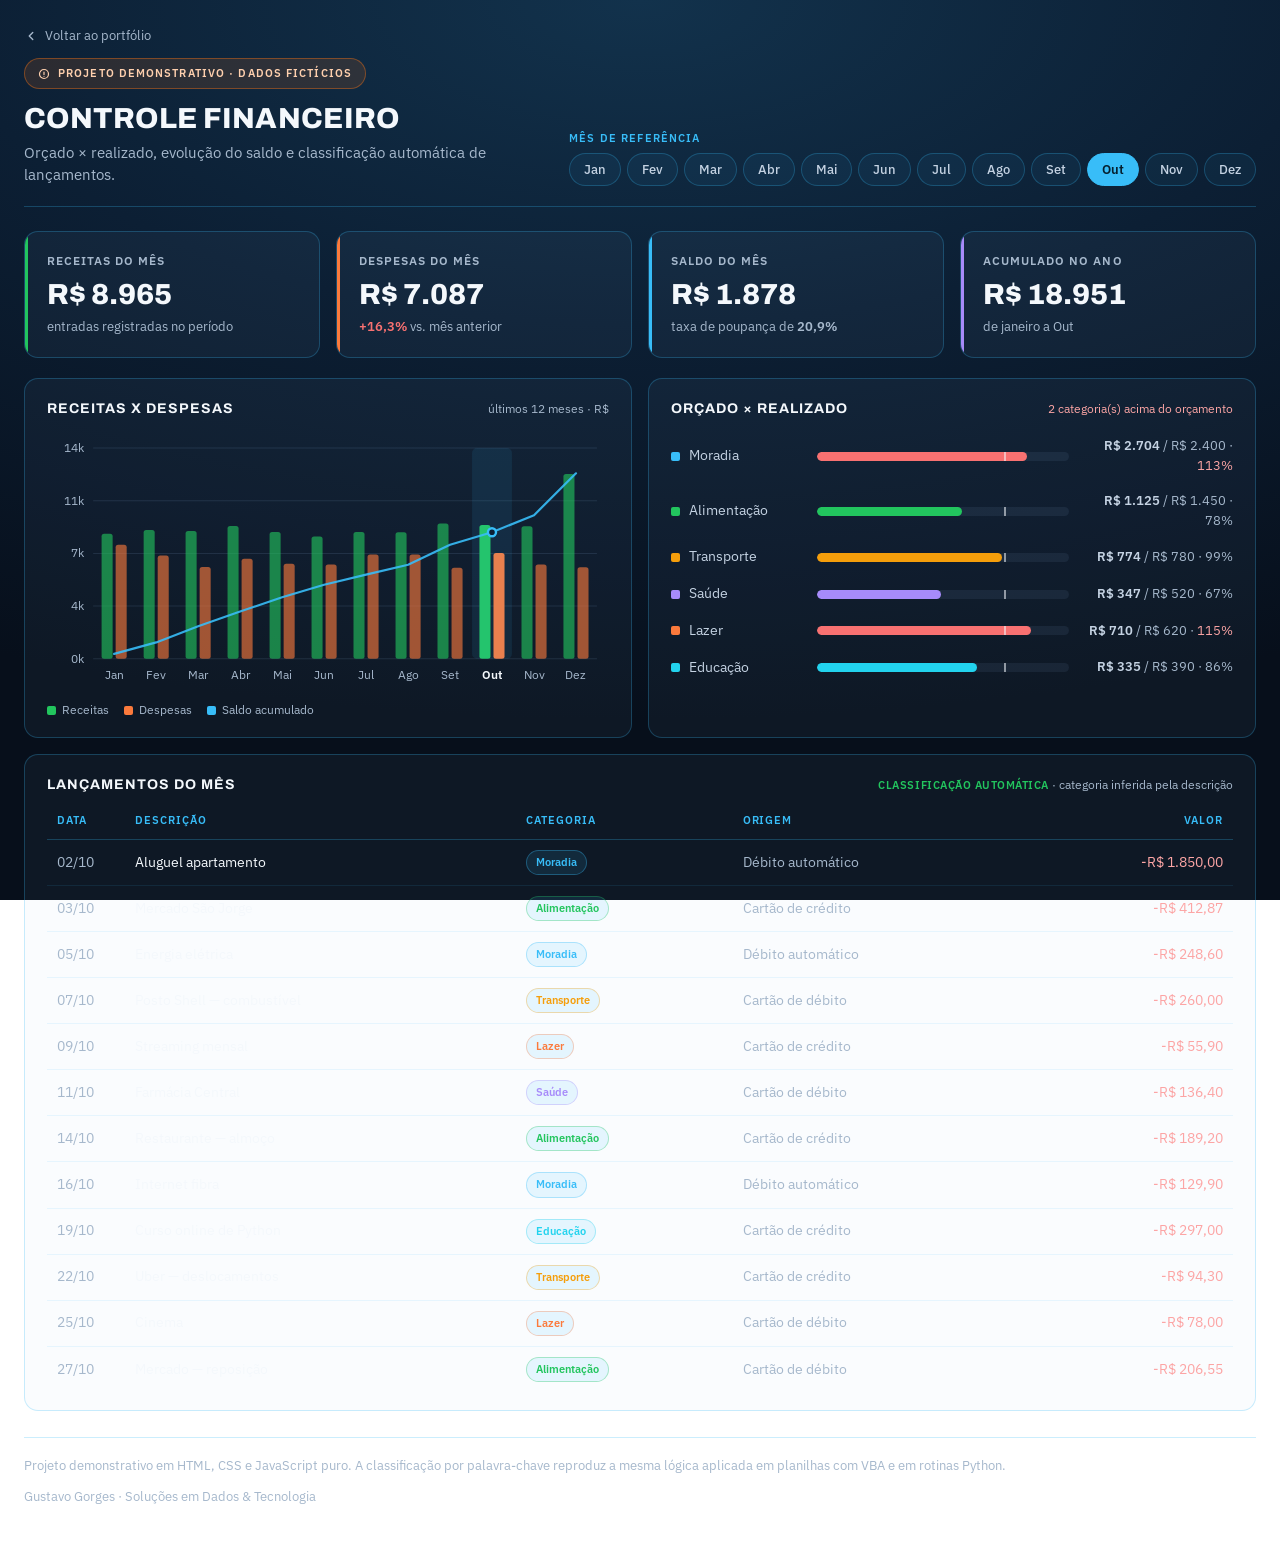
==== projetos/controle-financeiro/index.html @ ed1bac26 "Portfolio: site estatico + 4 projetos demonstrativos Site de pagina unica em HTML/CSS/JS puro, sem f" ====
<!doctype html>
<html lang="pt-BR">
<head>
<meta charset="utf-8">
<meta name="viewport" content="width=device-width, initial-scale=1">
<title>Controle Financeiro — Projeto Demonstrativo | Gustavo Gorges</title>
<meta name="description" content="Painel de controle financeiro com orçado x realizado, evolução do saldo e classificação automática de lançamentos. Projeto demonstrativo com dados fictícios.">
<link rel="preconnect" href="https://fonts.googleapis.com">
<link rel="preconnect" href="https://fonts.gstatic.com" crossorigin>
<link rel="stylesheet" href="https://fonts.googleapis.com/css2?family=Archivo:wght@600;700;800&family=IBM+Plex+Sans:wght@400;500;600&display=swap">
<style>
:root{
  --surface:rgba(148,187,233,.05); --line:rgba(56,189,248,.26); --line-hi:rgba(56,189,248,.5);
  --cyan:#38bdf8; --green:#22c55e; --amber:#f59e0b; --violet:#a78bfa; --orange:#fb7a3c; --red:#f87171;
  --text:#f4f8fc; --soft:#c4d2e2; --mute:#a6b8cc;
  --display:'Archivo','Helvetica Neue',Helvetica,Arial,sans-serif;
  --body:'IBM Plex Sans',system-ui,-apple-system,'Segoe UI',sans-serif;
}
*{box-sizing:border-box}
body{margin:0;background:radial-gradient(120% 80% at 50% 0%,#12324c 0%,#0c1f34 45%,#070f1b 100%);
  background-attachment:fixed;color:var(--text);font-family:var(--body);font-size:15px;line-height:1.55;-webkit-font-smoothing:antialiased}
h1,h2,h3{font-family:var(--display);font-weight:800;margin:0;line-height:1.15;letter-spacing:.01em}
a{color:var(--cyan);text-decoration:none}
.wrap{max-width:1320px;margin:0 auto;padding:26px 24px 48px}
.topbar{display:flex;flex-wrap:wrap;gap:18px;justify-content:space-between;align-items:flex-end;
  padding-bottom:20px;border-bottom:1px solid var(--line);margin-bottom:24px}
.topbar > div:first-child{flex:1 1 400px;min-width:0}
.back{font-size:13px;color:var(--mute);display:flex;width:fit-content;white-space:nowrap;align-items:center;gap:7px;margin-bottom:12px}
.back:hover{color:var(--cyan)}
h1{font-size:29px;text-transform:uppercase}
.sub{color:var(--mute);font-size:14.5px;margin-top:6px}
.demo-flag{display:inline-flex;align-items:center;gap:8px;font-size:11px;font-weight:600;letter-spacing:.1em;
  text-transform:uppercase;color:#ffd0ae;background:rgba(249,115,22,.13);border:1px solid rgba(249,115,22,.4);
  border-radius:100px;padding:6px 13px;margin-bottom:13px;white-space:nowrap}
.filters{display:flex;flex-direction:column;gap:7px}
.flabel{font-size:10.5px;font-weight:600;letter-spacing:.11em;text-transform:uppercase;color:var(--cyan)}
.chips{display:flex;flex-wrap:wrap;gap:6px}
.chip{font-family:var(--body);font-size:13px;font-weight:500;padding:7px 14px;border-radius:100px;cursor:pointer;
  background:rgba(56,189,248,.06);border:1px solid var(--line);color:var(--soft);transition:all .16s ease}
.chip:hover{border-color:var(--line-hi);color:var(--text)}
.chip[aria-pressed="true"]{background:var(--cyan);border-color:var(--cyan);color:#06202f;font-weight:600}

.kpis{display:grid;grid-template-columns:repeat(auto-fit,minmax(210px,1fr));gap:16px;margin-bottom:20px}
.kpi{border:1px solid var(--line);border-radius:14px;background:var(--surface);padding:20px 22px;position:relative;overflow:hidden}
.kpi::before{content:'';position:absolute;left:0;top:0;bottom:0;width:3px;background:var(--accent,var(--cyan))}
.k-label{font-size:11.5px;font-weight:600;letter-spacing:.09em;text-transform:uppercase;color:var(--mute)}
.k-val{font-family:var(--display);font-weight:800;font-size:29px;line-height:1.1;margin:9px 0 6px;font-variant-numeric:tabular-nums}
.k-note{font-size:12.7px;color:var(--mute)}
.k-note b{font-weight:600}
.pos{color:var(--green)} .neg{color:var(--red)}

.grid{display:grid;gap:16px;margin-bottom:16px}
.g-2{grid-template-columns:1fr 1fr}
.panel{border:1px solid var(--line);border-radius:14px;background:var(--surface);padding:20px 22px 18px;min-width:0}
.p-head{display:flex;flex-wrap:wrap;gap:10px;justify-content:space-between;align-items:baseline;margin-bottom:18px}
.p-head h2{font-size:14px;text-transform:uppercase;letter-spacing:.07em;font-weight:700}
.p-note{font-size:12.3px;color:var(--mute)}
svg{display:block;width:100%;overflow:visible}
.gl{stroke:rgba(148,187,233,.13);stroke-width:1}
.ax{fill:var(--mute);font-size:11.5px;font-family:var(--body)}
.legend{display:flex;flex-wrap:wrap;gap:15px;font-size:12.3px;color:var(--mute);margin-top:13px}
.legend i{width:9px;height:9px;border-radius:2px;display:inline-block;margin-right:6px;vertical-align:middle}

/* orcamento */
.budget{display:flex;flex-direction:column;gap:15px}
.brow{display:grid;grid-template-columns:132px 1fr 150px;gap:14px;align-items:center;font-size:14px}
.bname{color:var(--soft);display:flex;align-items:center;gap:9px;min-width:0}
.bname i{width:9px;height:9px;border-radius:2px;flex:0 0 auto}
.btrack{display:block;height:9px;border-radius:5px;background:rgba(148,187,233,.08);position:relative;overflow:hidden}
.bfill{display:block;height:100%;border-radius:5px}
.bmark{position:absolute;top:-3px;width:2px;height:15px;background:rgba(244,248,252,.55);border-radius:1px}
.bval{text-align:right;font-size:13px;color:var(--mute);font-variant-numeric:tabular-nums}
.bval b{color:var(--soft);font-weight:600}
.over{color:#fca5a5}

table{width:100%;border-collapse:collapse;font-size:13.8px}
th{text-align:left;font-size:10.5px;font-weight:600;letter-spacing:.09em;text-transform:uppercase;color:var(--cyan);
  padding:0 10px 11px;border-bottom:1px solid var(--line)}
th.num,td.num{text-align:right;font-variant-numeric:tabular-nums}
td{padding:10px;border-bottom:1px solid rgba(56,189,248,.1);color:var(--soft)}
tbody tr:last-child td{border-bottom:0}
tbody tr:hover td{background:rgba(56,189,248,.05)}
.badge{font-size:11px;font-weight:600;padding:3px 9px;border-radius:100px;display:inline-block;
  background:rgba(56,189,248,.11);border:1px solid rgba(56,189,248,.24);color:var(--soft)}
.auto{font-size:10.5px;color:var(--green);font-weight:600;letter-spacing:.05em}

.foot{margin-top:26px;padding-top:18px;border-top:1px solid var(--line);color:var(--mute);font-size:12.7px;
  display:flex;flex-wrap:wrap;gap:12px;justify-content:space-between}
@media (max-width:980px){ .g-2{grid-template-columns:1fr} .brow{grid-template-columns:112px 1fr;grid-template-areas:'n b' 'v v'} .bval{text-align:left} }
@media (prefers-reduced-motion:reduce){*{transition:none!important}}
</style>
</head>
<body>
<div class="wrap">

  <div class="topbar">
    <div>
      <a class="back" href="../../index.html">
        <svg width="14" height="14" viewBox="0 0 24 24" fill="none" stroke="currentColor" stroke-width="2.4" stroke-linecap="round" stroke-linejoin="round"><path d="M15 18l-6-6 6-6"/></svg>
        Voltar ao portfólio
      </a>
      <div class="demo-flag">
        <svg width="12" height="12" viewBox="0 0 24 24" fill="none" stroke="currentColor" stroke-width="2.4" stroke-linecap="round"><circle cx="12" cy="12" r="9"/><path d="M12 8v5"/><path d="M12 16.5v.01"/></svg>
        Projeto demonstrativo · dados fictícios
      </div>
      <h1>Controle Financeiro</h1>
      <div class="sub">Orçado × realizado, evolução do saldo e classificação automática de lançamentos.</div>
    </div>
    <div class="filters">
      <span class="flabel">Mês de referência</span>
      <div class="chips" id="f-mes"></div>
    </div>
  </div>

  <div class="kpis" id="kpis"></div>

  <div class="grid g-2">
    <div class="panel">
      <div class="p-head">
        <h2>Receitas x Despesas</h2>
        <span class="p-note">últimos 12 meses · R$</span>
      </div>
      <svg id="c-barras" viewBox="0 0 560 250" role="img" aria-label="Receitas e despesas por mês"></svg>
      <div class="legend">
        <span><i style="background:#22c55e"></i>Receitas</span>
        <span><i style="background:#fb7a3c"></i>Despesas</span>
        <span><i style="background:#38bdf8"></i>Saldo acumulado</span>
      </div>
    </div>
    <div class="panel">
      <div class="p-head">
        <h2>Orçado × realizado</h2>
        <span class="p-note" id="note-orc"></span>
      </div>
      <div class="budget" id="budget"></div>
    </div>
  </div>

  <div class="panel">
    <div class="p-head">
      <h2>Lançamentos do mês</h2>
      <span class="p-note"><span class="auto">CLASSIFICAÇÃO AUTOMÁTICA</span> · categoria inferida pela descrição</span>
    </div>
    <table>
      <thead>
        <tr><th style="width:78px">Data</th><th>Descrição</th><th>Categoria</th><th>Origem</th><th class="num">Valor</th></tr>
      </thead>
      <tbody id="tbody"></tbody>
    </table>
  </div>

  <div class="foot">
    <span>Projeto demonstrativo em HTML, CSS e JavaScript puro. A classificação por palavra-chave reproduz a mesma lógica aplicada em planilhas com VBA e em rotinas Python.</span>
    <span>Gustavo Gorges · Soluções em Dados &amp; Tecnologia</span>
  </div>
</div>

<script>
(function () {
  'use strict';

  var MESES = ['Jan','Fev','Mar','Abr','Mai','Jun','Jul','Ago','Set','Out','Nov','Dez'];
  var CATS = [
    { nome:'Moradia',      cor:'#38bdf8', orc:2400 },
    { nome:'Alimentação',  cor:'#22c55e', orc:1450 },
    { nome:'Transporte',   cor:'#f59e0b', orc: 780 },
    { nome:'Saúde',        cor:'#a78bfa', orc: 520 },
    { nome:'Lazer',        cor:'#fb7a3c', orc: 620 },
    { nome:'Educação',     cor:'#22d3ee', orc: 390 }
  ];
  // palavras-chave -> categoria (mesma lógica de um classificador em VBA/Python)
  var REGRAS = [
    { chave:['aluguel','condominio','energia','agua','internet'], cat:'Moradia' },
    { chave:['mercado','padaria','restaurante','ifood','feira'],  cat:'Alimentação' },
    { chave:['posto','uber','onibus','estacionamento'],           cat:'Transporte' },
    { chave:['farmacia','consulta','plano de saude','exame'],     cat:'Saúde' },
    { chave:['cinema','streaming','bar','viagem'],                cat:'Lazer' },
    { chave:['curso','livraria','mensalidade'],                   cat:'Educação' }
  ];
  var LANC = [
    { d: 2, desc:'Aluguel apartamento',        origem:'Débito automático', v:-1850.00 },
    { d: 3, desc:'Mercado São Jorge',          origem:'Cartão de crédito',  v: -412.87 },
    { d: 5, desc:'Energia elétrica',           origem:'Débito automático', v: -248.60 },
    { d: 7, desc:'Posto Shell — combustível',  origem:'Cartão de débito',   v: -260.00 },
    { d: 9, desc:'Streaming mensal',           origem:'Cartão de crédito',  v:  -55.90 },
    { d:11, desc:'Farmácia Central',           origem:'Cartão de débito',   v: -136.40 },
    { d:14, desc:'Restaurante — almoço',       origem:'Cartão de crédito',  v: -189.20 },
    { d:16, desc:'Internet fibra',             origem:'Débito automático', v: -129.90 },
    { d:19, desc:'Curso online de Python',     origem:'Cartão de crédito',  v: -297.00 },
    { d:22, desc:'Uber — deslocamentos',       origem:'Cartão de crédito',  v:  -94.30 },
    { d:25, desc:'Cinema',                     origem:'Cartão de débito',   v:  -78.00 },
    { d:27, desc:'Mercado — reposição',        origem:'Cartão de débito',   v: -206.55 }
  ];

  function classifica(desc) {
    var d = desc.toLowerCase()
      .normalize('NFD').replace(/[̀-ͯ]/g, '');
    for (var i = 0; i < REGRAS.length; i++) {
      for (var j = 0; j < REGRAS[i].chave.length; j++) {
        if (d.indexOf(REGRAS[i].chave[j]) !== -1) return REGRAS[i].cat;
      }
    }
    return 'Outros';
  }
  function corDe(cat) {
    var f = CATS.filter(function (c) { return c.nome === cat; })[0];
    return f ? f.cor : '#94a3b8';
  }
  function rng(seed) {
    var s = seed >>> 0;
    return function () { s = (s * 1664525 + 1013904223) >>> 0; return s / 4294967296; };
  }
  function brl(v) {
    return (v < 0 ? '-' : '') + 'R$ ' + Math.abs(v).toLocaleString('pt-BR', { minimumFractionDigits: 2, maximumFractionDigits: 2 });
  }
  function brl0(v) {
    return 'R$ ' + Math.round(Math.abs(v)).toLocaleString('pt-BR');
  }

  var estado = { mes: 9 }; // Out (índice 9)

  // série anual determinística
  var r0 = rng(20250101);
  var SERIE = MESES.map(function (_, i) {
    var rec = 8200 + Math.round(r0() * 900) + (i === 11 ? 4100 : 0);   // 13o em dezembro
    var desp = 5900 + Math.round(r0() * 1250) + (i === 0 ? 900 : 0);   // IPTU/matrícula em janeiro
    return { rec: rec, desp: desp };
  });

  function renderKpis() {
    var m = SERIE[estado.mes];
    var saldo = m.rec - m.desp;
    var taxa = saldo / m.rec * 100;
    var acum = SERIE.slice(0, estado.mes + 1).reduce(function (a, x) { return a + x.rec - x.desp; }, 0);
    var mAnt = SERIE[estado.mes - 1] || m;
    var varDesp = (m.desp / mAnt.desp - 1) * 100;

    var itens = [
      { l:'Receitas do mês', v:brl0(m.rec), cor:'#22c55e',
        n:'entradas registradas no período' },
      { l:'Despesas do mês', v:brl0(m.desp), cor:'#fb7a3c',
        n:'<b class="' + (varDesp <= 0 ? 'pos' : 'neg') + '">' + (varDesp > 0 ? '+' : '') +
          varDesp.toFixed(1).replace('.', ',') + '%</b> vs. mês anterior' },
      { l:'Saldo do mês', v:brl0(saldo), cor:'#38bdf8',
        n:'taxa de poupança de <b>' + taxa.toFixed(1).replace('.', ',') + '%</b>' },
      { l:'Acumulado no ano', v:brl0(acum), cor:'#a78bfa',
        n:'de janeiro a ' + MESES[estado.mes] }
    ];
    document.getElementById('kpis').innerHTML = itens.map(function (k) {
      return '<div class="kpi" style="--accent:' + k.cor + '">' +
        '<div class="k-label">' + k.l + '</div>' +
        '<div class="k-val">' + k.v + '</div>' +
        '<div class="k-note">' + k.n + '</div></div>';
    }).join('');
  }

  function renderBarras() {
    var W = 560, H = 250, mL = 46, mR = 12, mT = 12, mB = 28;
    var iw = W - mL - mR, ih = H - mT - mB;
    var max = Math.max.apply(null, SERIE.map(function (s) { return Math.max(s.rec, s.desp); })) * 1.14;
    var slot = iw / MESES.length, bw = Math.min(11, slot * 0.31);
    var y = function (v) { return mT + ih - (v / max) * ih; };
    var s = '';

    for (var g = 0; g <= 4; g++) {
      var gv = max / 4 * g, gy = y(gv);
      s += '<line class="gl" x1="' + mL + '" y1="' + gy.toFixed(1) + '" x2="' + (W - mR) + '" y2="' + gy.toFixed(1) + '"/>';
      s += '<text class="ax" x="' + (mL - 9) + '" y="' + (gy + 4).toFixed(1) + '" text-anchor="end">' + Math.round(gv / 1000) + 'k</text>';
    }

    var acum = 0, pts = [];
    var maxAcum = 0, run = 0;
    SERIE.forEach(function (m) { run += m.rec - m.desp; if (run > maxAcum) maxAcum = run; });

    SERIE.forEach(function (m, i) {
      var cx = mL + slot * i + slot / 2;
      var ativo = i === estado.mes;
      var op = ativo ? '1' : '.62';
      s += '<rect x="' + (cx - bw - 1.5).toFixed(1) + '" y="' + y(m.rec).toFixed(1) + '" width="' + bw.toFixed(1) +
           '" height="' + (mT + ih - y(m.rec)).toFixed(1) + '" rx="2.5" fill="#22c55e" opacity="' + op + '"/>';
      s += '<rect x="' + (cx + 1.5).toFixed(1) + '" y="' + y(m.desp).toFixed(1) + '" width="' + bw.toFixed(1) +
           '" height="' + (mT + ih - y(m.desp)).toFixed(1) + '" rx="2.5" fill="#fb7a3c" opacity="' + op + '"/>';
      if (ativo) {
        s += '<rect x="' + (cx - slot / 2 + 1).toFixed(1) + '" y="' + mT + '" width="' + (slot - 2).toFixed(1) +
             '" height="' + ih + '" rx="5" fill="rgba(56,189,248,.09)"/>';
      }
      s += '<text class="ax" x="' + cx.toFixed(1) + '" y="' + (H - 8) + '" text-anchor="middle"' +
           (ativo ? ' style="fill:#f4f8fc;font-weight:600"' : '') + '>' + MESES[i] + '</text>';
      acum += m.rec - m.desp;
      pts.push([cx, mT + ih - (acum / maxAcum) * ih * 0.88]);
    });

    s += '<path d="' + pts.map(function (p, i) { return (i ? 'L' : 'M') + p[0].toFixed(1) + ' ' + p[1].toFixed(1); }).join(' ') +
         '" fill="none" stroke="#38bdf8" stroke-width="2.2" stroke-linejoin="round" stroke-linecap="round" opacity=".9"/>';
    pts.forEach(function (p, i) {
      if (i === estado.mes) s += '<circle cx="' + p[0].toFixed(1) + '" cy="' + p[1].toFixed(1) + '" r="4" fill="#0c1f34" stroke="#38bdf8" stroke-width="2.4"/>';
    });

    document.getElementById('c-barras').innerHTML = s;
  }

  function renderOrcamento() {
    var r = rng(1000 + estado.mes * 37);
    var estouros = 0;
    var html = CATS.map(function (c) {
      var real = Math.round(c.orc * (0.66 + r() * 0.62));
      var p = real / c.orc;
      if (p > 1) estouros++;
      var w = Math.min(p, 1.35) / 1.35 * 100;
      var marca = (1 / 1.35) * 100;
      var cor = p > 1 ? '#f87171' : c.cor;
      return '<div class="brow">' +
        '<span class="bname"><i style="background:' + c.cor + '"></i>' + c.nome + '</span>' +
        '<span class="btrack"><span class="bfill" style="width:' + w.toFixed(1) + '%;background:' + cor + '"></span>' +
          '<span class="bmark" style="left:' + marca.toFixed(1) + '%"></span></span>' +
        '<span class="bval"><b class="' + (p > 1 ? 'over' : '') + '">' + brl0(real) + '</b> / ' + brl0(c.orc) +
          ' &middot; <span class="' + (p > 1 ? 'over' : '') + '">' + Math.round(p * 100) + '%</span></span>' +
      '</div>';
    }).join('');
    document.getElementById('budget').innerHTML = html;
    document.getElementById('note-orc').innerHTML = estouros
      ? '<span style="color:#fca5a5">' + estouros + ' categoria(s) acima do orçamento</span>'
      : '<span style="color:#6ee7a5">todas dentro do orçamento</span>';
  }

  function renderTabela() {
    var mes = String(estado.mes + 1).padStart(2, '0');
    document.getElementById('tbody').innerHTML = LANC.map(function (l) {
      var cat = classifica(l.desc);
      return '<tr>' +
        '<td style="color:#a6b8cc">' + String(l.d).padStart(2, '0') + '/' + mes + '</td>' +
        '<td style="color:#f4f8fc">' + l.desc + '</td>' +
        '<td><span class="badge" style="border-color:' + corDe(cat) + '55;color:' + corDe(cat) + '">' + cat + '</span></td>' +
        '<td style="color:#a6b8cc">' + l.origem + '</td>' +
        '<td class="num" style="color:#fca5a5">' + brl(l.v) + '</td>' +
      '</tr>';
    }).join('');
  }

  function renderChips() {
    var el = document.getElementById('f-mes');
    el.innerHTML = '';
    MESES.forEach(function (m, i) {
      var b = document.createElement('button');
      b.className = 'chip'; b.type = 'button'; b.textContent = m;
      b.setAttribute('aria-pressed', String(i === estado.mes));
      b.addEventListener('click', function () { estado.mes = i; render(); });
      el.appendChild(b);
    });
  }

  function render() {
    renderChips(); renderKpis(); renderBarras(); renderOrcamento(); renderTabela();
  }
  render();
})();
</script>
</body>
</html>
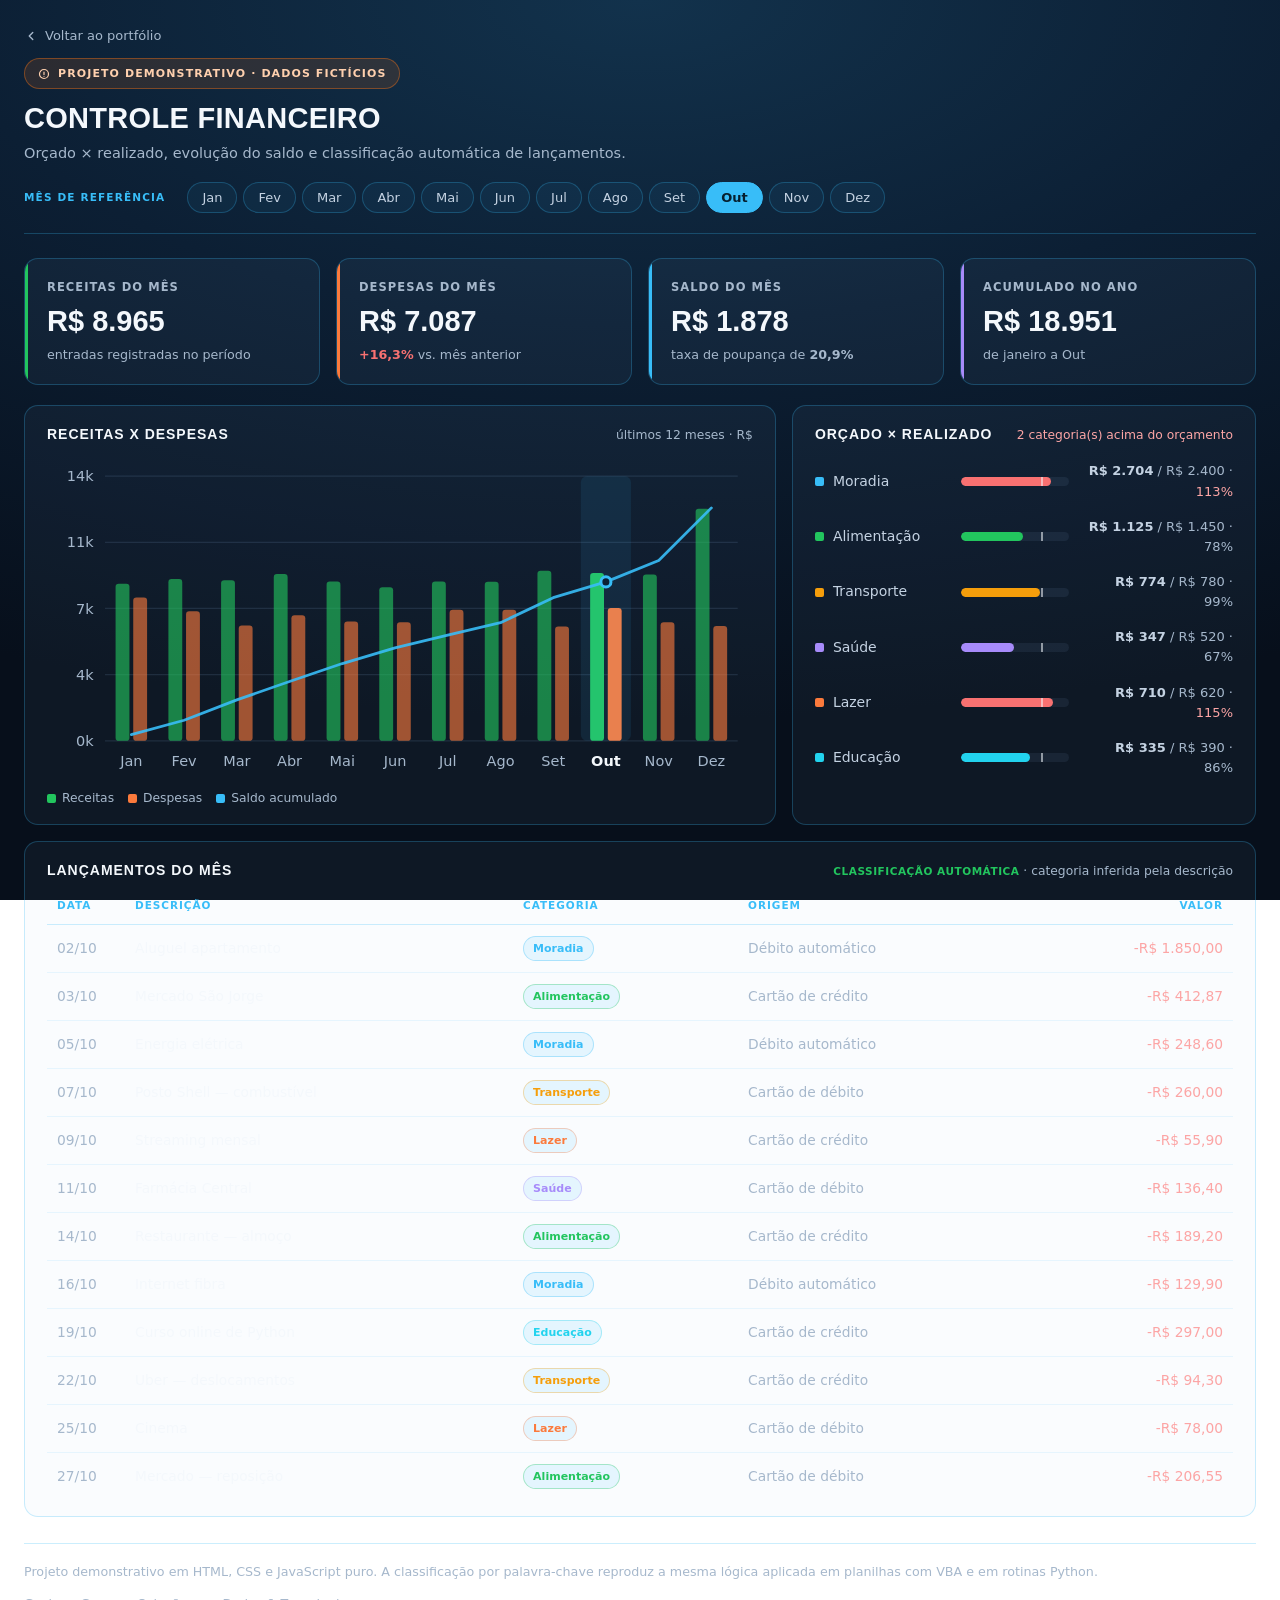
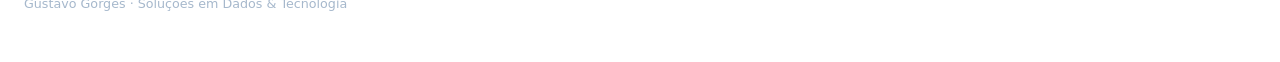
==== commit d47f0626: "Hardening, SEO, acessibilidade e limpeza de arquitetura Segurança (o que faz sentido em site estatic" ====
--- a/projetos/controle-financeiro/index.html
+++ b/projetos/controle-financeiro/index.html
@@ -2,66 +2,21 @@
 <html lang="pt-BR">
 <head>
 <meta charset="utf-8">
+<meta http-equiv="Content-Security-Policy" content="default-src 'self'; style-src 'self' 'unsafe-inline' https://fonts.googleapis.com; font-src https://fonts.gstatic.com; img-src 'self'; script-src 'self' 'unsafe-inline'; connect-src 'none'; object-src 'none'; base-uri 'self'; frame-ancestors 'none'; form-action 'self'; upgrade-insecure-requests">
+<meta name="referrer" content="strict-origin-when-cross-origin">
+<meta http-equiv="Permissions-Policy" content="camera=(), microphone=(), geolocation=(), interest-cohort=()">
 <meta name="viewport" content="width=device-width, initial-scale=1">
 <title>Controle Financeiro — Projeto Demonstrativo | Gustavo Gorges</title>
 <meta name="description" content="Painel de controle financeiro com orçado x realizado, evolução do saldo e classificação automática de lançamentos. Projeto demonstrativo com dados fictícios.">
+<meta name="robots" content="index, follow">
+<link rel="canonical" href="https://gustavo-schulze.github.io/portfolio/projetos/controle-financeiro/">
+<link rel="icon" href="data:image/svg+xml,<svg xmlns='http://www.w3.org/2000/svg' viewBox='0 0 32 32'><rect width='32' height='32' rx='7' fill='%230c1f34'/><path d='M8 21V15M14 21V11M20 21V17M26 21V8' stroke='%2338bdf8' stroke-width='3' stroke-linecap='round'/></svg>">
 <link rel="preconnect" href="https://fonts.googleapis.com">
 <link rel="preconnect" href="https://fonts.gstatic.com" crossorigin>
 <link rel="stylesheet" href="https://fonts.googleapis.com/css2?family=Archivo:wght@600;700;800&family=IBM+Plex+Sans:wght@400;500;600&display=swap">
+<link rel="stylesheet" href="../../css/demo-shared.css">
 <style>
-:root{
-  --surface:rgba(148,187,233,.05); --line:rgba(56,189,248,.26); --line-hi:rgba(56,189,248,.5);
-  --cyan:#38bdf8; --green:#22c55e; --amber:#f59e0b; --violet:#a78bfa; --orange:#fb7a3c; --red:#f87171;
-  --text:#f4f8fc; --soft:#c4d2e2; --mute:#a6b8cc;
-  --display:'Archivo','Helvetica Neue',Helvetica,Arial,sans-serif;
-  --body:'IBM Plex Sans',system-ui,-apple-system,'Segoe UI',sans-serif;
-}
-*{box-sizing:border-box}
-body{margin:0;background:radial-gradient(120% 80% at 50% 0%,#12324c 0%,#0c1f34 45%,#070f1b 100%);
-  background-attachment:fixed;color:var(--text);font-family:var(--body);font-size:15px;line-height:1.55;-webkit-font-smoothing:antialiased}
-h1,h2,h3{font-family:var(--display);font-weight:800;margin:0;line-height:1.15;letter-spacing:.01em}
-a{color:var(--cyan);text-decoration:none}
-.wrap{max-width:1320px;margin:0 auto;padding:26px 24px 48px}
-.topbar{display:flex;flex-wrap:wrap;gap:18px;justify-content:space-between;align-items:flex-end;
-  padding-bottom:20px;border-bottom:1px solid var(--line);margin-bottom:24px}
-.topbar > div:first-child{flex:1 1 400px;min-width:0}
-.back{font-size:13px;color:var(--mute);display:flex;width:fit-content;white-space:nowrap;align-items:center;gap:7px;margin-bottom:12px}
-.back:hover{color:var(--cyan)}
-h1{font-size:29px;text-transform:uppercase}
-.sub{color:var(--mute);font-size:14.5px;margin-top:6px}
-.demo-flag{display:inline-flex;align-items:center;gap:8px;font-size:11px;font-weight:600;letter-spacing:.1em;
-  text-transform:uppercase;color:#ffd0ae;background:rgba(249,115,22,.13);border:1px solid rgba(249,115,22,.4);
-  border-radius:100px;padding:6px 13px;margin-bottom:13px;white-space:nowrap}
-.filters{display:flex;flex-direction:column;gap:7px}
-.flabel{font-size:10.5px;font-weight:600;letter-spacing:.11em;text-transform:uppercase;color:var(--cyan)}
-.chips{display:flex;flex-wrap:wrap;gap:6px}
-.chip{font-family:var(--body);font-size:13px;font-weight:500;padding:7px 14px;border-radius:100px;cursor:pointer;
-  background:rgba(56,189,248,.06);border:1px solid var(--line);color:var(--soft);transition:all .16s ease}
-.chip:hover{border-color:var(--line-hi);color:var(--text)}
-.chip[aria-pressed="true"]{background:var(--cyan);border-color:var(--cyan);color:#06202f;font-weight:600}
-
-.kpis{display:grid;grid-template-columns:repeat(auto-fit,minmax(210px,1fr));gap:16px;margin-bottom:20px}
-.kpi{border:1px solid var(--line);border-radius:14px;background:var(--surface);padding:20px 22px;position:relative;overflow:hidden}
-.kpi::before{content:'';position:absolute;left:0;top:0;bottom:0;width:3px;background:var(--accent,var(--cyan))}
-.k-label{font-size:11.5px;font-weight:600;letter-spacing:.09em;text-transform:uppercase;color:var(--mute)}
-.k-val{font-family:var(--display);font-weight:800;font-size:29px;line-height:1.1;margin:9px 0 6px;font-variant-numeric:tabular-nums}
-.k-note{font-size:12.7px;color:var(--mute)}
-.k-note b{font-weight:600}
-.pos{color:var(--green)} .neg{color:var(--red)}
-
-.grid{display:grid;gap:16px;margin-bottom:16px}
-.g-2{grid-template-columns:1fr 1fr}
-.panel{border:1px solid var(--line);border-radius:14px;background:var(--surface);padding:20px 22px 18px;min-width:0}
-.p-head{display:flex;flex-wrap:wrap;gap:10px;justify-content:space-between;align-items:baseline;margin-bottom:18px}
-.p-head h2{font-size:14px;text-transform:uppercase;letter-spacing:.07em;font-weight:700}
-.p-note{font-size:12.3px;color:var(--mute)}
-svg{display:block;width:100%;overflow:visible}
-.gl{stroke:rgba(148,187,233,.13);stroke-width:1}
-.ax{fill:var(--mute);font-size:11.5px;font-family:var(--body)}
-.legend{display:flex;flex-wrap:wrap;gap:15px;font-size:12.3px;color:var(--mute);margin-top:13px}
-.legend i{width:9px;height:9px;border-radius:2px;display:inline-block;margin-right:6px;vertical-align:middle}
-
-/* orcamento */
+/* Especifico deste painel - o restante vem de css/demo-shared.css */
 .budget{display:flex;flex-direction:column;gap:15px}
 .brow{display:grid;grid-template-columns:132px 1fr 150px;gap:14px;align-items:center;font-size:14px}
 .bname{color:var(--soft);display:flex;align-items:center;gap:9px;min-width:0}
@@ -72,43 +27,30 @@
 .bval{text-align:right;font-size:13px;color:var(--mute);font-variant-numeric:tabular-nums}
 .bval b{color:var(--soft);font-weight:600}
 .over{color:#fca5a5}
-
-table{width:100%;border-collapse:collapse;font-size:13.8px}
-th{text-align:left;font-size:10.5px;font-weight:600;letter-spacing:.09em;text-transform:uppercase;color:var(--cyan);
-  padding:0 10px 11px;border-bottom:1px solid var(--line)}
-th.num,td.num{text-align:right;font-variant-numeric:tabular-nums}
-td{padding:10px;border-bottom:1px solid rgba(56,189,248,.1);color:var(--soft)}
-tbody tr:last-child td{border-bottom:0}
-tbody tr:hover td{background:rgba(56,189,248,.05)}
-.badge{font-size:11px;font-weight:600;padding:3px 9px;border-radius:100px;display:inline-block;
-  background:rgba(56,189,248,.11);border:1px solid rgba(56,189,248,.24);color:var(--soft)}
-.auto{font-size:10.5px;color:var(--green);font-weight:600;letter-spacing:.05em}
-
-.foot{margin-top:26px;padding-top:18px;border-top:1px solid var(--line);color:var(--mute);font-size:12.7px;
-  display:flex;flex-wrap:wrap;gap:12px;justify-content:space-between}
-@media (max-width:980px){ .g-2{grid-template-columns:1fr} .brow{grid-template-columns:112px 1fr;grid-template-areas:'n b' 'v v'} .bval{text-align:left} }
-@media (prefers-reduced-motion:reduce){*{transition:none!important}}
+@media (max-width:980px){ .brow{grid-template-columns:112px 1fr;grid-template-areas:'n b' 'v v'} .bval{text-align:left} }
+@media (prefers-reduced-motion:reduce){*{transition:none!important;animation:none!important}}
 </style>
 </head>
 <body>
-<div class="wrap">
+<a class="skip-link" href="#conteudo">Pular para o conteúdo</a>
+<div class="wrap" id="conteudo">
 
   <div class="topbar">
     <div>
       <a class="back" href="../../index.html">
-        <svg width="14" height="14" viewBox="0 0 24 24" fill="none" stroke="currentColor" stroke-width="2.4" stroke-linecap="round" stroke-linejoin="round"><path d="M15 18l-6-6 6-6"/></svg>
+        <svg width="14" height="14" viewBox="0 0 24 24" fill="none" stroke="currentColor" stroke-width="2.4" stroke-linecap="round" stroke-linejoin="round" aria-hidden="true"><path d="M15 18l-6-6 6-6"/></svg>
         Voltar ao portfólio
       </a>
       <div class="demo-flag">
-        <svg width="12" height="12" viewBox="0 0 24 24" fill="none" stroke="currentColor" stroke-width="2.4" stroke-linecap="round"><circle cx="12" cy="12" r="9"/><path d="M12 8v5"/><path d="M12 16.5v.01"/></svg>
+        <svg width="12" height="12" viewBox="0 0 24 24" fill="none" stroke="currentColor" stroke-width="2.4" stroke-linecap="round" aria-hidden="true"><circle cx="12" cy="12" r="9"/><path d="M12 8v5"/><path d="M12 16.5v.01"/></svg>
         Projeto demonstrativo · dados fictícios
       </div>
       <h1>Controle Financeiro</h1>
       <div class="sub">Orçado × realizado, evolução do saldo e classificação automática de lançamentos.</div>
     </div>
-    <div class="filters">
-      <span class="flabel">Mês de referência</span>
-      <div class="chips" id="f-mes"></div>
+    <div class="filters" role="group" aria-label="Filtro do painel">
+      <span class="flabel" id="lbl-mes">Mês de referência</span>
+      <div class="chips" id="f-mes" role="group" aria-labelledby="lbl-mes"></div>
     </div>
   </div>
 
--- a/css/demo-shared.css
+++ b/css/demo-shared.css
@@ -0,0 +1,98 @@
+/* Gustavo Gorges - Solucoes em Dados & Tecnologia
+   Base compartilhada pelos projetos demonstrativos (dashboard-vendas,
+   controle-financeiro). Extraida para eliminar duplicacao entre os dois
+   arquivos, que antes repetiam ~90% deste CSS inline. */
+
+:root{
+  --bg:#070f1b; --mid:#0c1f34; --surface:rgba(148,187,233,.05); --surface2:rgba(148,187,233,.09);
+  --line:rgba(56,189,248,.26); --line-hi:rgba(56,189,248,.5);
+  --cyan:#38bdf8; --cyan2:#22d3ee; --orange:#fb7a3c; --green:#22c55e; --amber:#f59e0b;
+  --violet:#a78bfa; --red:#f87171; --blue:#3b82f6;
+  --text:#f4f8fc; --soft:#c4d2e2; --mute:#a6b8cc;
+  --display:'Archivo','Helvetica Neue',Helvetica,Arial,sans-serif;
+  --body:'IBM Plex Sans',system-ui,-apple-system,'Segoe UI',sans-serif;
+}
+*{box-sizing:border-box}
+body{margin:0;background:radial-gradient(120% 80% at 50% 0%,#12324c 0%,#0c1f34 45%,#070f1b 100%);
+  background-attachment:fixed;color:var(--text);font-family:var(--body);font-size:15px;line-height:1.55;-webkit-font-smoothing:antialiased}
+h1,h2,h3{font-family:var(--display);font-weight:800;margin:0;line-height:1.15;letter-spacing:.01em}
+a{color:var(--cyan);text-decoration:none}
+a:hover{color:#7dd3fc}
+a:focus-visible,button:focus-visible,.chip:focus-visible{outline:2px solid var(--cyan);outline-offset:2px;border-radius:4px}
+.skip-link{position:absolute;left:-9999px;top:0;z-index:100;background:var(--cyan);color:#06202f;
+  font-weight:700;padding:10px 18px;border-radius:0 0 8px 0}
+.skip-link:focus{left:0}
+.wrap{max-width:1320px;margin:0 auto;padding:26px 24px 48px}
+
+/* topbar */
+.topbar{display:flex;flex-wrap:wrap;gap:18px;justify-content:space-between;align-items:flex-end;
+  padding-bottom:20px;border-bottom:1px solid var(--line);margin-bottom:24px}
+.topbar > div:first-child{flex:1 1 400px;min-width:0}
+.back{font-size:13px;color:var(--mute);display:flex;width:fit-content;white-space:nowrap;align-items:center;gap:7px;margin-bottom:12px}
+.back:hover{color:var(--cyan)}
+h1{font-size:29px;text-transform:uppercase}
+.sub{color:var(--mute);font-size:14.5px;margin-top:6px}
+.demo-flag{display:inline-flex;align-items:center;gap:8px;font-size:11px;font-weight:600;letter-spacing:.1em;
+  text-transform:uppercase;color:#ffd0ae;background:rgba(249,115,22,.13);border:1px solid rgba(249,115,22,.4);
+  border-radius:100px;padding:6px 13px;margin-bottom:13px;white-space:nowrap}
+
+/* filters */
+.filters{display:flex;flex-wrap:wrap;gap:22px;align-items:center}
+.fgroup{display:flex;flex-direction:column;gap:7px}
+.flabel{font-size:10.5px;font-weight:600;letter-spacing:.11em;text-transform:uppercase;color:var(--cyan)}
+.chips{display:flex;flex-wrap:wrap;gap:6px}
+.chip{font-family:var(--body);font-size:13px;font-weight:500;padding:7px 14px;border-radius:100px;cursor:pointer;
+  background:rgba(56,189,248,.06);border:1px solid var(--line);color:var(--soft);transition:background-color .16s ease,border-color .16s ease,color .16s ease}
+.chip:hover{border-color:var(--line-hi);color:var(--text)}
+.chip[aria-pressed="true"]{background:var(--cyan);border-color:var(--cyan);color:#06202f;font-weight:600}
+
+/* kpi */
+.kpis{display:grid;grid-template-columns:repeat(auto-fit,minmax(min(212px,100%),1fr));gap:16px;margin-bottom:20px}
+.kpi{border:1px solid var(--line);border-radius:14px;background:var(--surface);padding:20px 22px;position:relative;overflow:hidden}
+.kpi::before{content:'';position:absolute;left:0;top:0;bottom:0;width:3px;background:var(--accent,var(--cyan))}
+.kpi .k-label,.k-label{font-size:11.5px;font-weight:600;letter-spacing:.09em;text-transform:uppercase;color:var(--mute)}
+.kpi .k-val,.k-val{font-family:var(--display);font-weight:800;font-size:29px;line-height:1.1;margin:9px 0 7px;
+  font-variant-numeric:tabular-nums}
+.k-note{font-size:12.7px;color:var(--mute)}
+.k-note b{font-weight:600}
+.k-delta{font-size:12.8px;font-weight:600;display:inline-flex;align-items:center;gap:5px}
+.up,.pos{color:var(--green)} .down,.neg{color:var(--red)}
+.k-delta em{font-style:normal;color:var(--mute);font-weight:400}
+
+/* panels */
+.grid{display:grid;gap:16px;margin-bottom:16px}
+.g-2{grid-template-columns:1.62fr 1fr}
+.g-2b{grid-template-columns:1fr 1.62fr}
+.panel{border:1px solid var(--line);border-radius:14px;background:var(--surface);padding:20px 22px 16px;min-width:0}
+.p-head{display:flex;flex-wrap:wrap;gap:10px;justify-content:space-between;align-items:baseline;margin-bottom:16px}
+.p-head h2{font-size:14px;text-transform:uppercase;letter-spacing:.07em;font-weight:700}
+.p-head .p-note,.p-note{font-size:12.3px;color:var(--mute)}
+.legend{display:flex;flex-wrap:wrap;gap:14px;font-size:12.3px;color:var(--mute);margin-top:12px}
+.legend i{width:9px;height:9px;border-radius:2px;display:inline-block;margin-right:6px;vertical-align:middle}
+svg{display:block;width:100%;overflow:visible}
+.gl{stroke:rgba(148,187,233,.13);stroke-width:1}
+.ax{fill:var(--mute);font-size:11.5px;font-family:var(--body)}
+.vlabel{fill:var(--soft);font-size:11.5px;font-weight:600;font-family:var(--body);font-variant-numeric:tabular-nums}
+
+/* table */
+table{width:100%;border-collapse:collapse;font-size:13.8px}
+th{text-align:left;font-size:10.5px;font-weight:600;letter-spacing:.09em;text-transform:uppercase;color:var(--cyan);
+  padding:0 10px 11px;border-bottom:1px solid var(--line)}
+th.num,td.num{text-align:right;font-variant-numeric:tabular-nums}
+td{padding:11px 10px;border-bottom:1px solid rgba(56,189,248,.1);color:var(--soft)}
+tbody tr:last-child td{border-bottom:0}
+tbody tr:hover td{background:rgba(56,189,248,.05)}
+.bar-cell{position:relative;min-width:96px}
+.bar-cell .b{height:6px;border-radius:3px;background:var(--cyan);opacity:.75}
+.pill{font-size:11.5px;font-weight:600;padding:3px 9px;border-radius:100px;display:inline-block}
+.pill.up{background:rgba(34,197,94,.14);color:#6ee7a5}
+.pill.down{background:rgba(248,113,113,.14);color:#fca5a5}
+.badge{font-size:11px;font-weight:600;padding:3px 9px;border-radius:100px;display:inline-block;
+  background:rgba(56,189,248,.11);border:1px solid rgba(56,189,248,.24);color:var(--soft)}
+.auto{font-size:10.5px;color:var(--green);font-weight:600;letter-spacing:.05em}
+
+.foot{margin-top:26px;padding-top:18px;border-top:1px solid var(--line);color:var(--mute);font-size:12.7px;
+  display:flex;flex-wrap:wrap;gap:12px;justify-content:space-between}
+
+@media (max-width:980px){ .g-2,.g-2b{grid-template-columns:1fr} }
+@media (prefers-reduced-motion:reduce){*{transition:none!important;animation:none!important;scroll-behavior:auto!important}}
